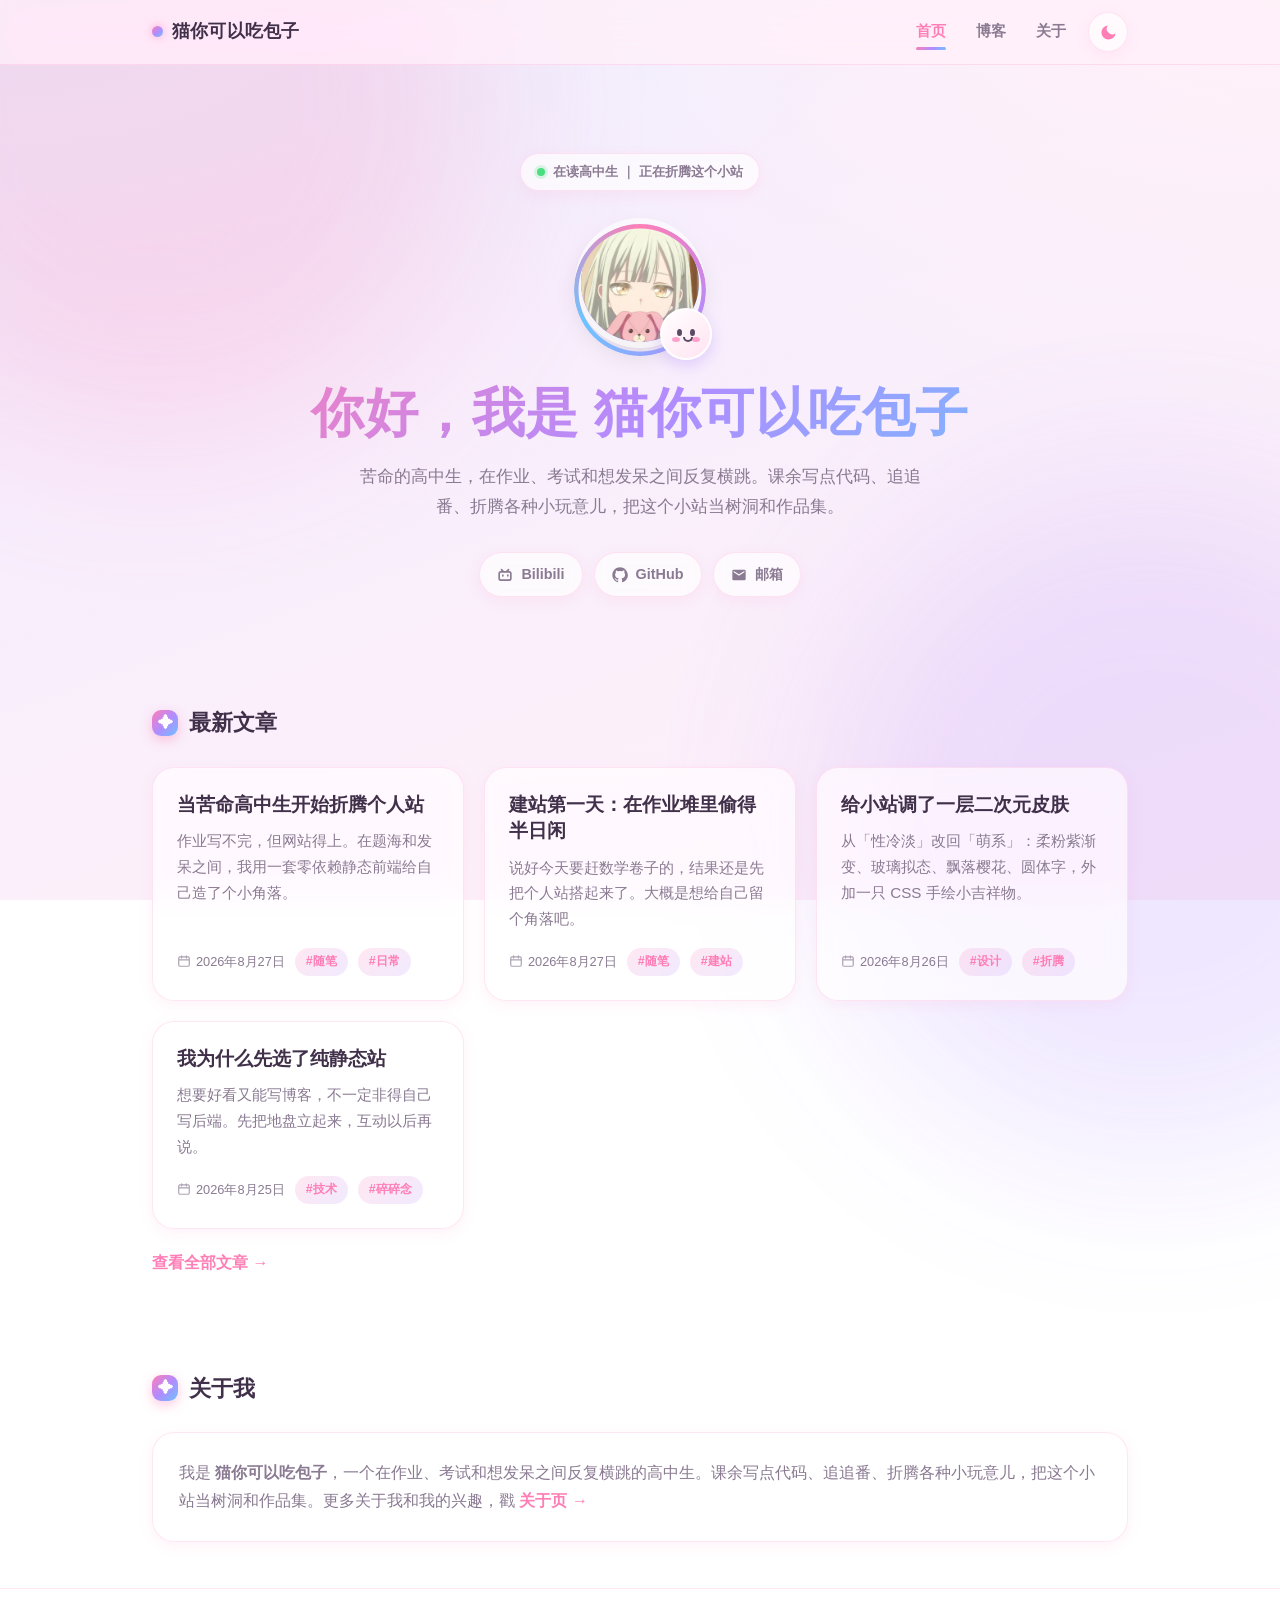
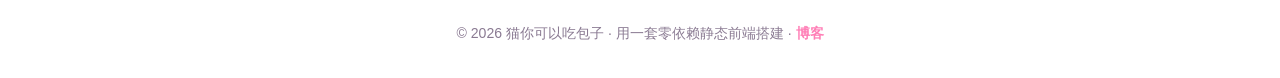
==== index.html @ c0be07af "init: 二次元个人主页与博客（零依赖静态站）" ====
<!DOCTYPE html>
<html lang="zh-CN" data-theme="light">
<head>
  <meta charset="UTF-8" />
  <meta name="viewport" content="width=device-width, initial-scale=1.0" />
  <script>document.documentElement.classList.add('js');</script>
  <title>猫你可以吃包子</title>
  <meta name="description" content="猫你可以吃包子的个人主页与博客——苦命高中生的二次元小角落。" />
  <link rel="icon" type="image/svg+xml" href="assets/img/favicon.svg" />
  <link rel="apple-touch-icon" href="assets/img/apple-touch-icon.png" />
  <meta property="og:title" content="猫你可以吃包子" />
  <meta property="og:description" content="苦命高中生的二次元小角落：写代码、追番、折腾各种小玩意儿。" />
  <meta property="og:type" content="website" />
  <meta property="og:image" content="assets/img/og-image.png" />
  <meta name="twitter:card" content="summary_large_image" />
  <meta name="twitter:title" content="猫你可以吃包子" />
  <meta name="twitter:description" content="苦命高中生的二次元小角落：写代码、追番、折腾各种小玩意儿。" />
  <meta name="twitter:image" content="assets/img/og-image.png" />
  <link rel="stylesheet" href="assets/css/style.css" />
</head>
<body>
  <div class="petals" id="petals" aria-hidden="true"></div>
  <div class="progress" id="progress"></div>
  <button class="to-top" id="toTop" aria-label="返回顶部"><svg viewBox="0 0 24 24" fill="none" stroke="currentColor" stroke-width="2.4" stroke-linecap="round" stroke-linejoin="round"><path d="M12 19V5M5 12l7-7 7 7"/></svg></button>
  <nav class="nav">
    <div class="container nav-inner">
      <a class="brand" href="index.html"><span class="dot"></span> 猫你可以吃包子</a>
      <div class="nav-links">
        <a href="index.html">首页</a>
        <a href="blog.html">博客</a>
        <a href="about.html">关于</a>
        <button class="theme-btn" aria-label="切换主题"><svg viewBox="0 0 24 24" fill="currentColor"><path d="M21 12.8A9 9 0 1 1 11.2 3 7 7 0 0 0 21 12.8z"/></svg></button>
      </div>
    </div>
  </nav>

  <header class="hero">
    <div class="container">
      <div class="status"><span class="live"></span> 在读高中生 ｜ 正在折腾这个小站</div>
      <div class="avatar-wrap">
        <div class="ring"></div>
        <div class="avatar"><img src="assets/img/avatar.png" alt="猫你可以吃包子" /></div>
        <div class="mascot" aria-hidden="true">
          <div class="mascot-face">
            <span class="eye l"></span><span class="eye r"></span>
            <span class="blush l"></span><span class="blush r"></span>
            <span class="mouth"></span>
          </div>
        </div>
      </div>
      <h1>你好，我是 猫你可以吃包子</h1>
      <p class="tagline">苦命的高中生，在作业、考试和想发呆之间反复横跳。课余写点代码、追追番、折腾各种小玩意儿，把这个小站当树洞和作品集。</p>
      <div class="socials">
        <a href="https://space.bilibili.com/1562954158?spm_id_from=333.1007.0.0" target="_blank" rel="noopener">
          <svg viewBox="0 0 24 24"><path d="M18.223 3.086a1.25 1.25 0 0 1 0 1.768L17.08 5.996h1.17A3.75 3.75 0 0 1 22 9.747v7.5a3.75 3.75 0 0 1-3.75 3.75H5.75A3.75 3.75 0 0 1 2 17.247v-7.5a3.75 3.75 0 0 1 3.75-3.75h1.166L5.775 4.854a1.25 1.25 0 1 1 1.767-1.768l2.652 2.652c.079.079.145.165.199.257h3.213c.054-.092.12-.178.199-.257l2.652-2.652a1.25 1.25 0 0 1 1.768 0zM18.25 8.497H5.75a1.25 1.25 0 0 0-1.247 1.157l-.003.094v7.5c0 .659.51 1.198 1.157 1.246l.093.004h12.5a1.25 1.25 0 0 0 1.247-1.157l.003-.093v-7.5c0-.69-.56-1.25-1.25-1.25zm-9.5 2.5c.69 0 1.25.56 1.25 1.25v1.25a1.25 1.25 0 1 1-2.5 0v-1.25c0-.69.56-1.25 1.25-1.25zm7.5 0c.69 0 1.25.56 1.25 1.25v1.25a1.25 1.25 0 1 1-2.5 0v-1.25c0-.69.56-1.25 1.25-1.25z"/></svg>
          Bilibili
        </a>
        <a href="https://github.com/mnkycbz" target="_blank" rel="noopener">
          <svg viewBox="0 0 24 24"><path d="M12 .5C5.7.5.5 5.7.5 12c0 5.1 3.3 9.4 7.9 10.9.6.1.8-.2.8-.5v-2c-3.2.7-3.9-1.4-3.9-1.4-.5-1.3-1.3-1.7-1.3-1.7-1.1-.7.1-.7.1-.7 1.2.1 1.8 1.2 1.8 1.2 1 1.8 2.7 1.3 3.4 1 .1-.8.4-1.3.7-1.6-2.6-.3-5.3-1.3-5.3-5.8 0-1.3.5-2.3 1.2-3.1-.1-.3-.5-1.5.1-3.1 0 0 1-.3 3.3 1.2a11.5 11.5 0 0 1 6 0C17.3 4.7 18.3 5 18.3 5c.6 1.6.2 2.8.1 3.1.8.8 1.2 1.8 1.2 3.1 0 4.5-2.7 5.5-5.3 5.8.4.4.8 1.1.8 2.2v3.3c0 .3.2.6.8.5 4.6-1.5 7.9-5.8 7.9-10.9C23.5 5.7 18.3.5 12 .5z"/></svg>
          GitHub
        </a>
        <a href="mailto:3948023189@qq.com">
          <svg viewBox="0 0 24 24"><path d="M20 4H4a2 2 0 0 0-2 2v12a2 2 0 0 0 2 2h16a2 2 0 0 0 2-2V6a2 2 0 0 0-2-2zm0 4-8 5-8-5V6l8 5 8-5z"/></svg>
          邮箱
        </a>
      </div>
    </div>
  </header>

  <main class="container">
    <section class="section">
      <h2 class="section-title">最新文章</h2>
      <div class="grid" id="post-list"></div>
      <p style="margin-top:20px"><a href="blog.html" style="color:var(--primary);font-weight:600">查看全部文章 →</a></p>
    </section>

    <section class="section">
      <h2 class="section-title">关于我</h2>
      <div class="card about reveal">
        <p>我是 <strong>猫你可以吃包子</strong>，一个在作业、考试和想发呆之间反复横跳的高中生。课余写点代码、追追番、折腾各种小玩意儿，把这个小站当树洞和作品集。更多关于我和我的兴趣，戳 <a href="about.html" style="color:var(--primary);font-weight:600">关于页 →</a></p>
      </div>
    </section>
  </main>

  <footer class="footer">
    <div class="container">
      © <span id="year"></span> 猫你可以吃包子 · 用一套零依赖静态前端搭建 · <a href="blog.html">博客</a>
    </div>
  </footer>

  <script>document.getElementById("year").textContent = new Date().getFullYear();</script>
  <script src="assets/js/posts.js"></script>
  <script src="assets/js/main.js"></script>
</body>
</html>
---- assets/css/style.css ----
/* ===========================================================
   Personal site — 二次元风 (anime/2D aesthetic)
   Soft pastel gradients, glassmorphism, sakura petals,
   bouncy micro-interactions, rounded font, kawaii mascot.
   Zero deps, no build step.
   =========================================================== */

:root {
  --primary: #ff7eb6;      /* sakura pink   */
  --primary-2: #b18cff;    /* lavender      */
  --primary-3: #6ec3ff;    /* sky blue      */
  --primary-rgb: 255, 126, 182;
  --radius: 22px;
  --radius-sm: 14px;
  --maxw: 1020px;
  --font: -apple-system, BlinkMacSystemFont, "Segoe UI", "PingFang SC",
    "Hiragino Sans GB", "Microsoft YaHei", "Noto Sans CJK SC", sans-serif;
  --font-round: "Yuanti SC", "Hiragino Maru Gothic ProN", "Quicksand",
    "PingFang SC", "PingFang SC", var(--font);
  --grad: linear-gradient(135deg, var(--primary), var(--primary-2) 52%, var(--primary-3));
  --ease-bounce: cubic-bezier(0.34, 1.56, 0.64, 1);
}

/* ---------- Light ---------- */
:root,
[data-theme="light"] {
  --bg-1: #fff1f8;
  --bg-2: #f3ecff;
  --bg-3: #eaf4ff;
  --surface: rgba(255, 255, 255, 0.66);
  --surface-2: rgba(255, 255, 255, 0.5);
  --text: #41304a;
  --text-soft: #8a7a92;
  --border: rgba(255, 140, 200, 0.22);
  --shadow-sm: 0 4px 14px rgba(255, 126, 182, 0.1);
  --shadow: 0 10px 34px rgba(177, 140, 255, 0.18), 0 2px 8px rgba(0, 0, 0, 0.04);
  --blob-1: rgba(255, 126, 182, 0.28);
  --blob-2: rgba(177, 140, 255, 0.26);
  --blob-3: rgba(110, 195, 255, 0.24);
}

/* ---------- Dark ---------- */
[data-theme="dark"] {
  --bg-1: #1b1226;
  --bg-2: #1a1430;
  --bg-3: #141a2e;
  --surface: rgba(45, 34, 62, 0.55);
  --surface-2: rgba(60, 46, 82, 0.5);
  --text: #f3e9f7;
  --text-soft: #b6a6c4;
  --border: rgba(255, 158, 199, 0.22);
  --shadow-sm: 0 4px 14px rgba(0, 0, 0, 0.35);
  --shadow: 0 12px 38px rgba(177, 140, 255, 0.22), 0 2px 10px rgba(0, 0, 0, 0.4);
  --blob-1: rgba(255, 126, 182, 0.22);
  --blob-2: rgba(177, 140, 255, 0.2);
  --blob-3: rgba(110, 195, 255, 0.18);
  --grad: linear-gradient(135deg, #ff9ec7, #c4a3ff 52%, #8fd0ff);
}

* { box-sizing: border-box; margin: 0; padding: 0; }

html { scroll-behavior: smooth; -webkit-text-size-adjust: 100%; text-size-adjust: 100%; }
img { max-width: 100%; height: auto; }

body {
  font-family: var(--font);
  background:
    radial-gradient(120% 80% at 0% 0%, var(--bg-3), transparent 55%),
    radial-gradient(120% 90% at 100% 0%, var(--bg-1), transparent 50%),
    linear-gradient(160deg, var(--bg-2), var(--bg-1));
  background-attachment: fixed;
  color: var(--text);
  line-height: 1.75;
  min-height: 100vh;
  -webkit-font-smoothing: antialiased;
  text-rendering: optimizeLegibility;
  transition: color 0.4s ease;
  position: relative;
  overflow-x: hidden;
}

::selection { background: rgba(var(--primary-rgb), 0.28); color: var(--text); }

/* soft floating colour blobs */
body::before,
body::after {
  content: "";
  position: fixed;
  width: 52vw; height: 52vw;
  border-radius: 50%;
  filter: blur(90px);
  opacity: 0.8;
  z-index: -2;
  pointer-events: none;
}
body::before { background: var(--blob-1); top: -18vw; left: -14vw; animation: float1 24s ease-in-out infinite; }
body::after { background: var(--blob-2); bottom: -20vw; right: -16vw; animation: float2 28s ease-in-out infinite; }
@keyframes float1 { 50% { transform: translate(6vw, 5vw); } }
@keyframes float2 { 50% { transform: translate(-5vw, -4vw); } }

a { color: inherit; text-decoration: none; }
.container { max-width: var(--maxw); margin: 0 auto; padding: 0 22px; }

/* ---------- Sakura petals ---------- */
.petals { position: fixed; inset: 0; overflow: hidden; pointer-events: none; z-index: -1; }
.petal {
  position: absolute; top: -8vh;
  width: 13px; height: 13px;
  background: linear-gradient(135deg, #ffd1e6, var(--primary));
  border-radius: 100% 0 100% 0;
  opacity: 0.85;
  animation: fall linear infinite;
  will-change: transform;
}
@keyframes fall {
  0%   { transform: translateY(-10vh) translateX(0) rotate(0deg); }
  50%  { transform: translateY(50vh) translateX(40px) rotate(180deg); }
  100% { transform: translateY(112vh) translateX(-20px) rotate(360deg); }
}

/* ---------- Nav ---------- */
.nav {
  position: sticky; top: 0; z-index: 50;
  backdrop-filter: saturate(180%) blur(16px);
  -webkit-backdrop-filter: saturate(180%) blur(16px);
  background: color-mix(in srgb, var(--bg-1) 70%, transparent);
  border-bottom: 1px solid var(--border);
}
.nav-inner { display: flex; align-items: center; justify-content: space-between; height: 64px; }
.brand {
  font-family: var(--font-round);
  font-weight: 800; font-size: 1.12rem; letter-spacing: 0.01em;
  display: flex; align-items: center; gap: 9px;
}
.brand .dot {
  width: 11px; height: 11px; border-radius: 50%; background: var(--grad);
  box-shadow: 0 0 10px rgba(var(--primary-rgb), 0.6);
}
.nav-links { display: flex; align-items: center; gap: 2px; }
.nav-links a {
  position: relative;
  padding: 8px 14px;
  color: var(--text-soft);
  font-weight: 600; font-size: 0.92rem;
  border-radius: 999px;
  transition: color 0.2s ease, background 0.2s ease;
}
.nav-links a:hover { color: var(--text); background: var(--surface-2); }
.nav-links a.active { color: var(--primary); }
.nav-links a.active::after {
  content: ""; position: absolute; left: 14px; right: 14px; bottom: 3px;
  height: 3px; border-radius: 3px; background: var(--grad);
}

.theme-btn {
  margin-left: 6px;
  width: 40px; height: 40px;
  border: 1px solid var(--border);
  border-radius: 50%;
  background: var(--surface);
  color: var(--primary);
  cursor: pointer;
  display: grid; place-items: center;
  box-shadow: var(--shadow-sm);
  transition: color 0.2s ease, background 0.2s ease, transform 0.4s var(--ease-bounce);
}
.theme-btn:hover { color: var(--primary-2); background: var(--surface-2); transform: rotate(20deg) scale(1.08); }
.theme-btn svg { width: 19px; height: 19px; }

/* ---------- Hero ---------- */
.hero { padding: 88px 0 60px; text-align: center; position: relative; }
.status {
  display: inline-flex; align-items: center; gap: 8px;
  padding: 6px 16px; margin-bottom: 26px;
  border: 1px solid var(--border); border-radius: 999px;
  background: var(--surface); backdrop-filter: blur(8px);
  box-shadow: var(--shadow-sm);
  font-size: 0.84rem; color: var(--text-soft); font-weight: 600;
}
.status .live {
  width: 8px; height: 8px; border-radius: 50%; background: #4ade80;
  box-shadow: 0 0 0 3px rgba(74, 222, 128, 0.2);
  animation: pulse 2s ease-in-out infinite;
}
@keyframes pulse { 50% { box-shadow: 0 0 0 6px rgba(74, 222, 128, 0.05); } }

.avatar-wrap { position: relative; width: 132px; height: 132px; margin: 0 auto 26px; }
.avatar {
  width: 118px; height: 118px; margin: 7px auto;
  border-radius: 50%;
  background: var(--grad);
  display: grid; place-items: center;
  font-family: var(--font-round);
  font-size: 2.6rem; font-weight: 800; color: #fff;
  box-shadow: 0 0 0 6px var(--surface), 0 12px 28px rgba(0, 0, 0, 0.12);
  animation: bob 5s ease-in-out infinite;
  overflow: hidden;
}
.avatar img { width: 100%; height: 100%; border-radius: 50%; object-fit: cover; display: block; }
@keyframes bob { 50% { transform: translateY(-8px); } }
.avatar-wrap .ring {
  position: absolute; inset: 0; border-radius: 50%;
  background: conic-gradient(from 0deg, var(--primary), var(--primary-2), var(--primary-3), var(--primary));
  -webkit-mask: radial-gradient(farthest-side, transparent calc(100% - 5px), #000 calc(100% - 4px));
  mask: radial-gradient(farthest-side, transparent calc(100% - 5px), #000 calc(100% - 4px));
  animation: spin 9s linear infinite;
}
@keyframes spin { to { transform: rotate(360deg); } }

/* kawaii mascot — replace with your own character image if you like */
.mascot {
  position: absolute; right: -6px; bottom: -4px;
  width: 52px; height: 52px;
  animation: bob 4s ease-in-out infinite;
}
.mascot-face {
  width: 100%; height: 100%; border-radius: 50%;
  background: linear-gradient(135deg, #fff, #ffe3f1);
  border: 2px solid rgba(255, 255, 255, 0.9);
  box-shadow: 0 6px 16px rgba(177, 140, 255, 0.35);
  position: relative;
}
.mascot-face .eye { position: absolute; top: 19px; width: 5px; height: 7px; border-radius: 50%; background: #5b4a63; }
.mascot-face .eye.l { left: 15px; } .mascot-face .eye.r { right: 15px; }
.mascot-face .blush { position: absolute; top: 27px; width: 8px; height: 5px; border-radius: 50%; background: rgba(255, 126, 182, 0.7); }
.mascot-face .blush.l { left: 10px; } .mascot-face .blush.r { right: 10px; }
.mascot-face .mouth { position: absolute; left: 21px; top: 27px; width: 10px; height: 5px; border: 2px solid #5b4a63; border-top: none; border-radius: 0 0 10px 10px; }

.hero h1 {
  font-family: var(--font-round);
  font-size: clamp(2.2rem, 5.5vw, 3.3rem);
  font-weight: 800; letter-spacing: 0.01em; line-height: 1.18;
  background: var(--grad);
  -webkit-background-clip: text; background-clip: text;
  -webkit-text-fill-color: transparent; color: transparent;
}
.hero .tagline {
  margin: 18px auto 0; max-width: 580px;
  color: var(--text-soft); font-size: 1.05rem; line-height: 1.8;
}
.socials { margin-top: 30px; display: flex; gap: 11px; justify-content: center; flex-wrap: wrap; }
.socials a {
  display: inline-flex; align-items: center; gap: 8px;
  padding: 9px 17px;
  border: 1px solid var(--border); border-radius: 999px;
  background: var(--surface); backdrop-filter: blur(8px);
  color: var(--text-soft); font-weight: 600; font-size: 0.9rem;
  box-shadow: var(--shadow-sm);
  transition: color 0.2s ease, border-color 0.2s ease, transform 0.35s var(--ease-bounce), box-shadow 0.2s ease;
}
.socials a:hover {
  color: var(--primary); border-color: rgba(255, 126, 182, 0.55);
  transform: translateY(-3px); box-shadow: 0 10px 24px rgba(255, 126, 182, 0.25);
}
.socials svg { width: 16px; height: 16px; fill: currentColor; }

/* ---------- Sections ---------- */
.section { padding: 46px 0; }
.section-title {
  font-family: var(--font-round);
  font-size: 1.4rem; font-weight: 800; margin-bottom: 24px;
  display: flex; align-items: center; gap: 11px;
}
.section-title::before {
  content: "✦"; color: #fff; font-size: 0.95rem;
  width: 26px; height: 26px; display: grid; place-items: center;
  border-radius: 9px; background: var(--grad);
  box-shadow: 0 4px 12px rgba(255, 126, 182, 0.4);
}

.card {
  background: var(--surface);
  backdrop-filter: blur(14px) saturate(160%);
  -webkit-backdrop-filter: blur(14px) saturate(160%);
  border: 1px solid var(--border);
  border-radius: var(--radius);
  padding: 26px;
  box-shadow: var(--shadow-sm);
}
.about p { color: var(--text-soft); }

/* about page extras */
.tags { display: flex; flex-wrap: wrap; gap: 9px; }
.now-list { list-style: none; display: flex; flex-direction: column; gap: 12px; }
.now-list li { display: flex; align-items: center; gap: 10px; color: var(--text-soft); }
.now-list li .live { flex-shrink: 0; }

/* ---------- Post grid ---------- */
.grid { display: grid; grid-template-columns: repeat(auto-fill, minmax(300px, 1fr)); gap: 20px; }
.post-card {
  background: var(--surface);
  backdrop-filter: blur(14px) saturate(160%);
  -webkit-backdrop-filter: blur(14px) saturate(160%);
  border: 1px solid var(--border);
  border-radius: var(--radius);
  padding: 24px;
  box-shadow: var(--shadow-sm);
  display: flex; flex-direction: column;
  cursor: pointer;
  transition: transform 0.35s var(--ease-bounce), box-shadow 0.35s ease, border-color 0.35s ease;
}
.post-card:hover {
  transform: translateY(-6px) scale(1.015);
  border-color: rgba(255, 126, 182, 0.55);
  box-shadow: 0 18px 42px rgba(177, 140, 255, 0.26);
}
.post-card h3 {
  font-family: var(--font-round);
  font-size: 1.18rem; font-weight: 700; line-height: 1.4; color: var(--text); margin-bottom: 10px;
}
.post-card .excerpt { color: var(--text-soft); font-size: 0.95rem; line-height: 1.7; flex: 1; }
.post-meta { margin-top: 16px; display: flex; align-items: center; gap: 10px; flex-wrap: wrap; font-size: 0.8rem; color: var(--text-soft); }
.tag {
  padding: 3px 11px; border-radius: 999px;
  background: linear-gradient(135deg, rgba(255, 126, 182, 0.18), rgba(177, 140, 255, 0.18));
  color: var(--primary); font-weight: 700; font-size: 0.78rem;
}

/* ---------- Post detail ---------- */
.post-detail { padding: 40px 0 72px; }
.post-detail h1 {
  font-family: var(--font-round);
  font-size: clamp(1.9rem, 4.2vw, 2.6rem); margin: 14px 0;
  background: var(--grad); -webkit-background-clip: text; background-clip: text; -webkit-text-fill-color: transparent; color: transparent;
}
.post-detail .post-meta { margin-bottom: 26px; }
.prose { font-size: 1.05rem; color: var(--text); }
.prose h2 { margin: 30px 0 12px; font-size: 1.35rem; font-family: var(--font-round); }
.prose p { margin: 14px 0; color: var(--text-soft); }
.prose code { background: var(--surface-2); padding: 2px 7px; border-radius: 6px; font-family: ui-monospace, "SF Mono", Menlo, monospace; font-size: 0.92em; color: var(--primary-2); }
.prose pre { background: var(--surface-2); padding: 16px; border-radius: var(--radius-sm); overflow-x: auto; margin: 16px 0; }
.prose pre code { background: none; padding: 0; color: var(--text); }
.prose ul { margin: 14px 0 14px 22px; color: var(--text-soft); }
.back-link { display: inline-block; margin-bottom: 10px; color: var(--primary); font-weight: 600; }

/* ---------- Footer ---------- */
.footer { border-top: 1px solid var(--border); padding: 32px 0; text-align: center; color: var(--text-soft); font-size: 0.88rem; }
.footer a { color: var(--primary); font-weight: 600; }

.empty { text-align: center; color: var(--text-soft); padding: 50px 0; }

/* ---------- Mobile ---------- */
@media (max-width: 600px) {
  body { background-attachment: scroll; }   /* iOS 上 fixed 背景会卡 */
  .container { padding: 0 16px; }

  .nav-inner { height: 56px; gap: 6px; }
  .brand {
    font-size: 1rem; gap: 7px; letter-spacing: -0.01em;
    white-space: nowrap; min-width: 0; overflow: hidden; text-overflow: ellipsis; flex-shrink: 1;
  }
  .brand .dot { width: 9px; height: 9px; flex-shrink: 0; }
  .nav-links { flex-shrink: 0; gap: 0; }
  .nav-links a { padding: 7px 9px; font-size: 0.82rem; }
  .theme-btn { width: 36px; height: 36px; margin-left: 4px; }
  .theme-btn svg { width: 17px; height: 17px; }

  .hero { padding: 54px 0 40px; }
  .hero h1 {
    font-size: clamp(1.7rem, 7vw, 2.4rem);
    padding: 0 2px; text-wrap: balance;
  }
  .hero .tagline { font-size: 1rem; margin-top: 14px; }
  .status { font-size: 0.78rem; padding: 5px 13px; margin-bottom: 22px; }
  .socials { gap: 9px; margin-top: 24px; }
  .socials a { padding: 8px 14px; font-size: 0.85rem; }

  .section { padding: 34px 0; }
  .section-title { font-size: 1.2rem; margin-bottom: 18px; gap: 9px; }
  .card { padding: 20px; }

  .grid { grid-template-columns: 1fr; gap: 16px; }
  .post-card { padding: 20px; }
  .post-card h3 { font-size: 1.1rem; }
  .mascot { right: 2px; }

  .post-detail { padding: 26px 0 56px; }
  .post-detail h1 { font-size: clamp(1.6rem, 6vw, 2rem); text-wrap: balance; }
  .prose { font-size: 1rem; overflow-wrap: break-word; word-break: break-word; }
  .prose p, .prose li { line-height: 1.85; }
  .prose pre { font-size: 0.85rem; }

  .footer { font-size: 0.82rem; padding: 26px 0; }
  .to-top { right: 16px; bottom: 16px; width: 42px; height: 42px; }
}

@media (max-width: 360px) {
  .brand { font-size: 0.9rem; }
  .nav-links a { padding: 6px 7px; font-size: 0.78rem; }
  .hero h1 { font-size: 1.6rem; }
}

/* 触屏设备：去掉点按后“粘住”的 hover 位移/旋转 */
@media (hover: none) {
  .post-card:hover { transform: none; box-shadow: var(--shadow-sm); }
  .socials a:hover { transform: none; }
  .theme-btn:hover { transform: none; color: var(--primary); }
}

/* ---------- Reading progress ---------- */
.progress {
  position: fixed; top: 0; left: 0; height: 3px; width: 0;
  background: var(--grad);
  box-shadow: 0 0 10px rgba(255, 126, 182, 0.6);
  z-index: 100; transition: width 0.1s linear;
}

/* ---------- Back to top ---------- */
.to-top {
  position: fixed; right: 22px; bottom: 22px; z-index: 60;
  width: 46px; height: 46px; border-radius: 50%;
  border: 1px solid var(--border);
  background: var(--surface); backdrop-filter: blur(10px);
  -webkit-backdrop-filter: blur(10px);
  color: var(--primary); cursor: pointer;
  display: grid; place-items: center;
  box-shadow: var(--shadow);
  opacity: 0; transform: translateY(16px) scale(0.9);
  pointer-events: none;
  transition: opacity 0.3s ease, transform 0.35s var(--ease-bounce), color 0.2s ease;
}
.to-top.show { opacity: 1; transform: none; pointer-events: auto; }
.to-top:hover { color: var(--primary-2); }
.to-top svg { width: 20px; height: 20px; }

/* ---------- Reveal on scroll ---------- */
/* 仅当 JS 可用（html.js）时才隐藏，关掉 JS 内容仍可见 */
.js .reveal { opacity: 0; transform: translateY(26px); transition: opacity 0.6s ease, transform 0.6s ease; }
.js .reveal.in { opacity: 1; transform: none; }

/* ---------- Reading time + TOC ---------- */
.prose h2 { scroll-margin-top: 84px; }
.read-time {
  margin-left: auto;
  padding-left: 10px;
  border-left: 1px solid var(--border);
  color: var(--text-soft);
  font-size: 0.78rem;
}
.toc {
  background: var(--surface);
  backdrop-filter: blur(14px) saturate(160%);
  -webkit-backdrop-filter: blur(14px) saturate(160%);
  border: 1px solid var(--border);
  border-radius: var(--radius);
  padding: 18px 20px;
  margin-bottom: 26px;
  box-shadow: var(--shadow-sm);
}
.toc-title {
  font-family: var(--font-round);
  font-weight: 800; font-size: 1rem; margin-bottom: 10px;
  color: var(--text);
}
.toc ul { list-style: none; display: flex; flex-direction: column; gap: 7px; }
.toc a { color: var(--text-soft); font-size: 0.92rem; font-weight: 600; transition: color 0.2s ease; }
.toc a:hover { color: var(--primary); }
.toc a::before { content: "✦ "; color: var(--primary); }

/* ---------- Keyboard focus (a11y) ---------- */
:focus-visible { outline: 2px solid var(--primary); outline-offset: 3px; border-radius: 6px; }
/* 装饰元素（头像光环/吉祥物）不可聚焦，屏蔽焦点环，避免误显粉色光晕 */
.avatar-wrap, .avatar-wrap * { outline: none; }

@media (prefers-reduced-motion: reduce) {
  .js .reveal { opacity: 1; transform: none; transition: none; }
  .progress, .to-top { display: none; }
}
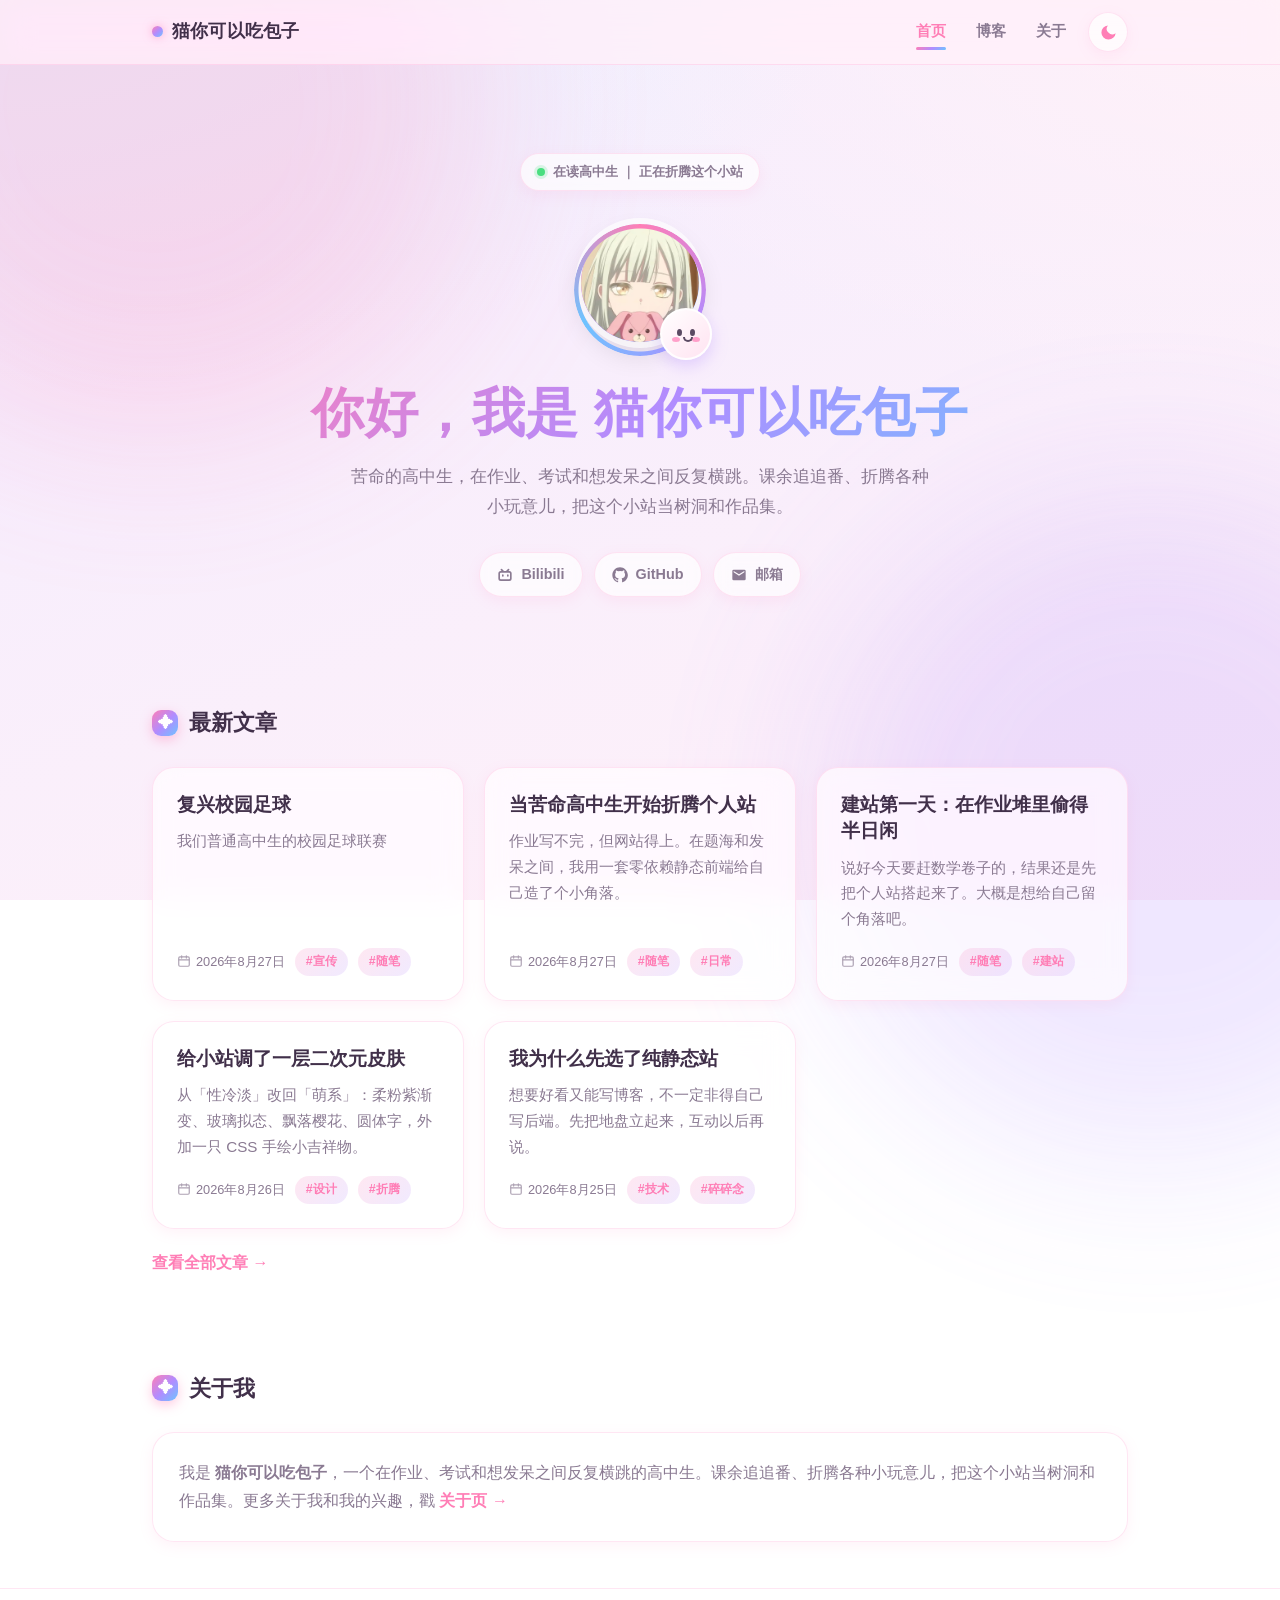
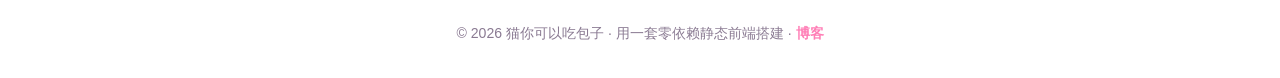
==== commit a99a7010: "Add files via upload" ====
--- a/index.html
+++ b/index.html
@@ -49,7 +49,7 @@
         </div>
       </div>
       <h1>你好，我是 猫你可以吃包子</h1>
-      <p class="tagline">苦命的高中生，在作业、考试和想发呆之间反复横跳。课余写点代码、追追番、折腾各种小玩意儿，把这个小站当树洞和作品集。</p>
+      <p class="tagline">苦命的高中生，在作业、考试和想发呆之间反复横跳。课余追追番、折腾各种小玩意儿，把这个小站当树洞和作品集。</p>
       <div class="socials">
         <a href="https://space.bilibili.com/1562954158?spm_id_from=333.1007.0.0" target="_blank" rel="noopener">
           <svg viewBox="0 0 24 24"><path d="M18.223 3.086a1.25 1.25 0 0 1 0 1.768L17.08 5.996h1.17A3.75 3.75 0 0 1 22 9.747v7.5a3.75 3.75 0 0 1-3.75 3.75H5.75A3.75 3.75 0 0 1 2 17.247v-7.5a3.75 3.75 0 0 1 3.75-3.75h1.166L5.775 4.854a1.25 1.25 0 1 1 1.767-1.768l2.652 2.652c.079.079.145.165.199.257h3.213c.054-.092.12-.178.199-.257l2.652-2.652a1.25 1.25 0 0 1 1.768 0zM18.25 8.497H5.75a1.25 1.25 0 0 0-1.247 1.157l-.003.094v7.5c0 .659.51 1.198 1.157 1.246l.093.004h12.5a1.25 1.25 0 0 0 1.247-1.157l.003-.093v-7.5c0-.69-.56-1.25-1.25-1.25zm-9.5 2.5c.69 0 1.25.56 1.25 1.25v1.25a1.25 1.25 0 1 1-2.5 0v-1.25c0-.69.56-1.25 1.25-1.25zm7.5 0c.69 0 1.25.56 1.25 1.25v1.25a1.25 1.25 0 1 1-2.5 0v-1.25c0-.69.56-1.25 1.25-1.25z"/></svg>
@@ -77,7 +77,7 @@
     <section class="section">
       <h2 class="section-title">关于我</h2>
       <div class="card about reveal">
-        <p>我是 <strong>猫你可以吃包子</strong>，一个在作业、考试和想发呆之间反复横跳的高中生。课余写点代码、追追番、折腾各种小玩意儿，把这个小站当树洞和作品集。更多关于我和我的兴趣，戳 <a href="about.html" style="color:var(--primary);font-weight:600">关于页 →</a></p>
+        <p>我是 <strong>猫你可以吃包子</strong>，一个在作业、考试和想发呆之间反复横跳的高中生。课余追追番、折腾各种小玩意儿，把这个小站当树洞和作品集。更多关于我和我的兴趣，戳 <a href="about.html" style="color:var(--primary);font-weight:600">关于页 →</a></p>
       </div>
     </section>
   </main>
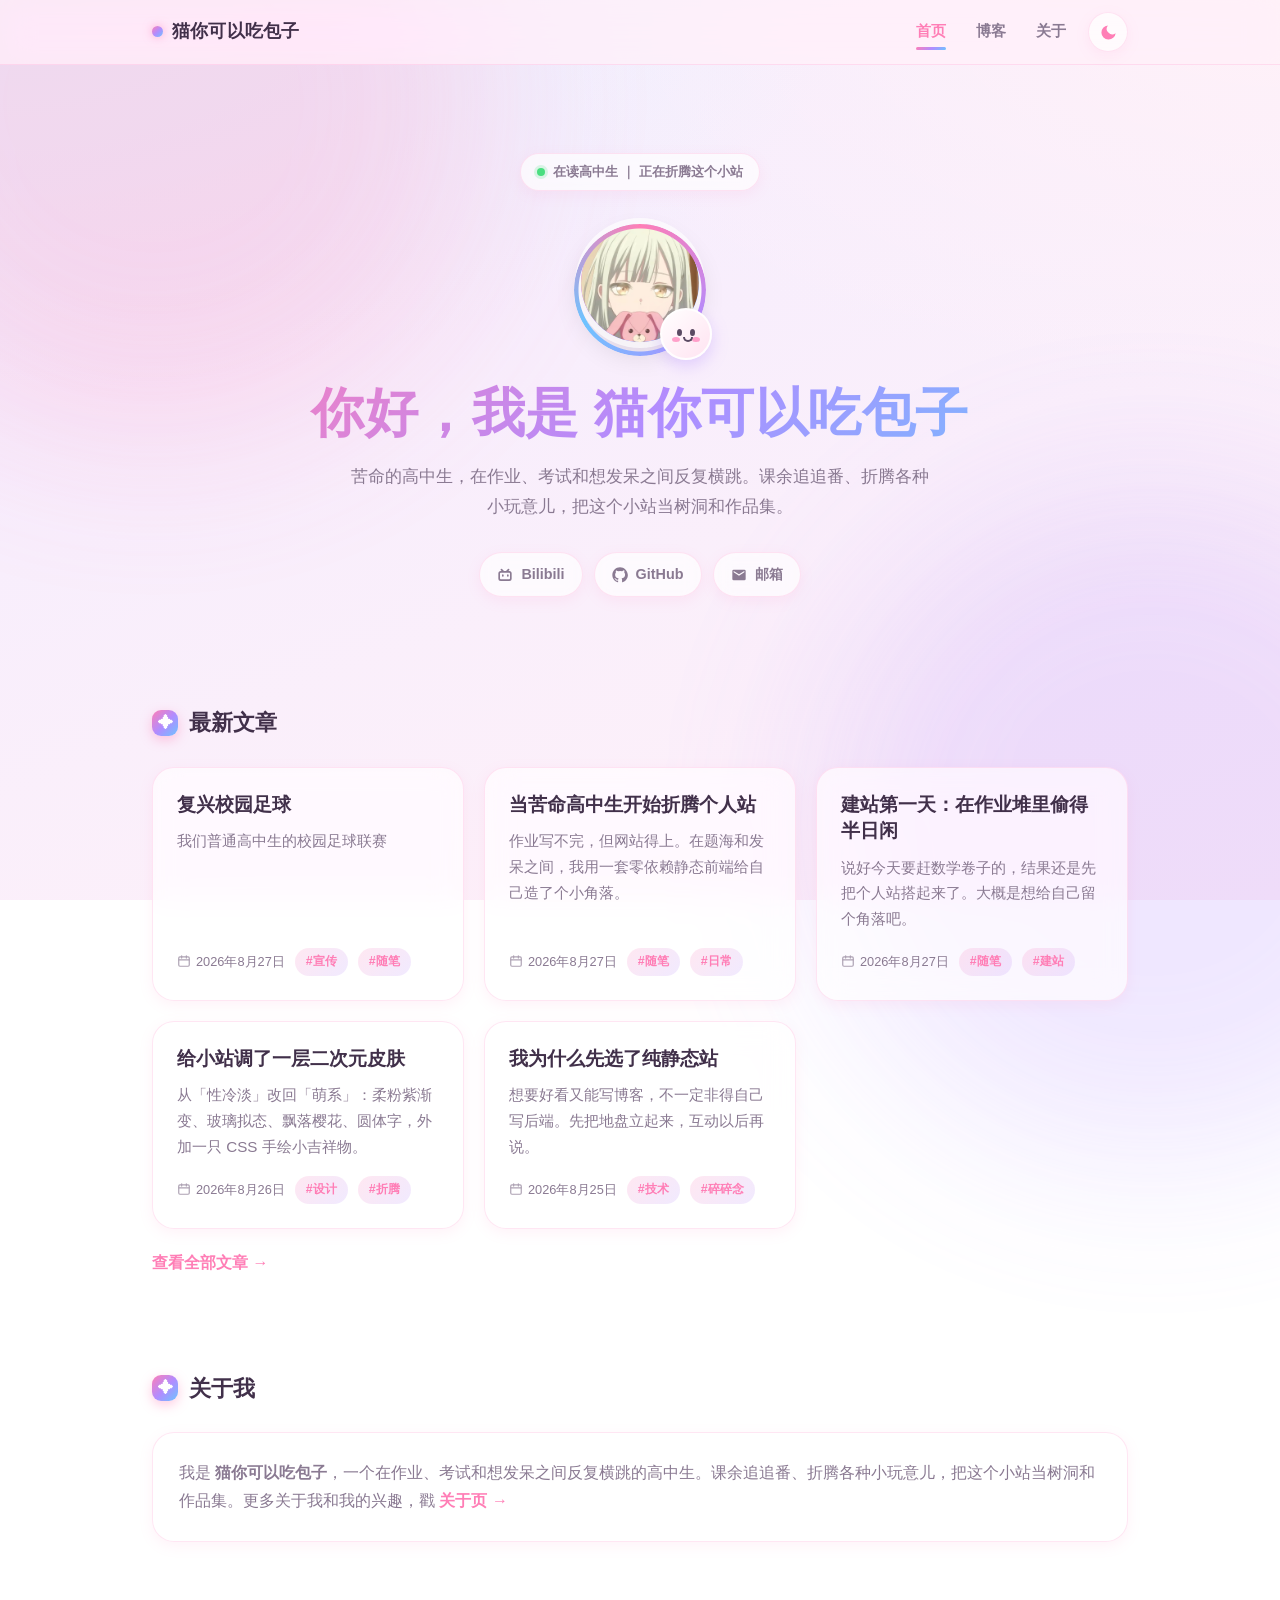
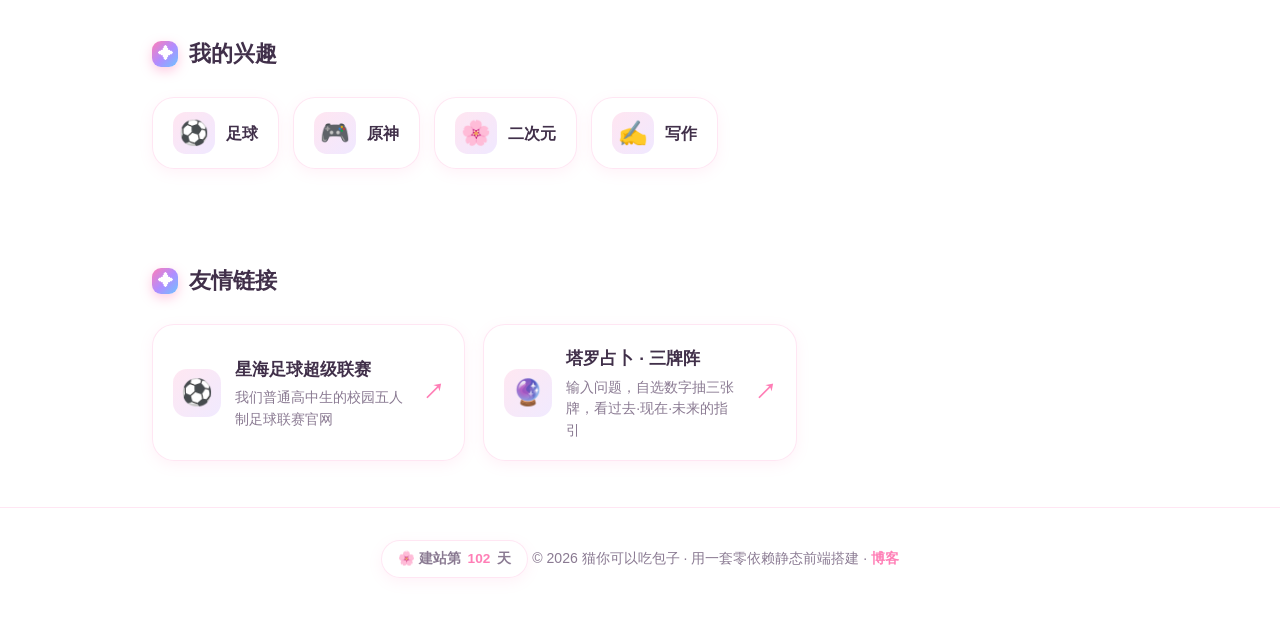
==== commit 3a3ac5ea: "Add files via upload" ====
--- a/index.html
+++ b/index.html
@@ -80,15 +80,56 @@
         <p>我是 <strong>猫你可以吃包子</strong>，一个在作业、考试和想发呆之间反复横跳的高中生。课余追追番、折腾各种小玩意儿，把这个小站当树洞和作品集。更多关于我和我的兴趣，戳 <a href="about.html" style="color:var(--primary);font-weight:600">关于页 →</a></p>
       </div>
     </section>
+
+    <section class="section">
+      <h2 class="section-title">我的兴趣</h2>
+      <div class="interests reveal">
+        <div class="interest"><span class="interest-emoji">⚽</span><span class="interest-name">足球</span></div>
+        <div class="interest"><span class="interest-emoji">🎮</span><span class="interest-name">原神</span></div>
+        <div class="interest"><span class="interest-emoji">🌸</span><span class="interest-name">二次元</span></div>
+        <div class="interest"><span class="interest-emoji">✍️</span><span class="interest-name">写作</span></div>
+      </div>
+    </section>
+
+    <section class="section">
+      <h2 class="section-title">友情链接</h2>
+      <div class="links">
+        <a class="link-card reveal" href="https://xfsl-league.pages.dev" target="_blank" rel="noopener">
+          <div class="link-icon">⚽</div>
+          <div class="link-body">
+            <h3>星海足球超级联赛</h3>
+            <p>我们普通高中生的校园五人制足球联赛官网</p>
+          </div>
+          <span class="link-go" aria-hidden="true">↗</span>
+        </a>
+        <a class="link-card reveal" href="https://de34304d615e48baa82f3e20e496a68d.app.workbuddy.link" target="_blank" rel="noopener">
+          <div class="link-icon">🔮</div>
+          <div class="link-body">
+            <h3>塔罗占卜 · 三牌阵</h3>
+            <p>输入问题，自选数字抽三张牌，看过去·现在·未来的指引</p>
+          </div>
+          <span class="link-go" aria-hidden="true">↗</span>
+        </a>
+      </div>
+    </section>
   </main>
 
   <footer class="footer">
     <div class="container">
+      <div class="site-badge" id="siteBadge">🌸 建站第 <b>1</b> 天</div>
       © <span id="year"></span> 猫你可以吃包子 · 用一套零依赖静态前端搭建 · <a href="blog.html">博客</a>
     </div>
   </footer>
 
-  <script>document.getElementById("year").textContent = new Date().getFullYear();</script>
+  <script>
+    document.getElementById("year").textContent = new Date().getFullYear();
+    (function () {
+      var build = new Date(2026, 7, 27); // 建站日 2026-08-27；想改年份/月份/日期改这里即可
+      var days = Math.floor((Date.now() - build.getTime()) / 86400000) + 1;
+      var el = document.getElementById("siteBadge");
+      if (el) el.innerHTML = "🌸 建站第 <b>" + days + "</b> 天";
+    })();
+  </script>
   <script src="assets/js/posts.js"></script>
   <script src="assets/js/main.js"></script>
 </body>
--- a/assets/css/style.css
+++ b/assets/css/style.css
@@ -285,6 +285,64 @@
 .now-list li { display: flex; align-items: center; gap: 10px; color: var(--text-soft); }
 .now-list li .live { flex-shrink: 0; }
 
+/* ---------- Interests wall ---------- */
+.interests { display: flex; flex-wrap: wrap; gap: 14px; }
+.interest {
+  display: inline-flex; align-items: center; gap: 11px;
+  padding: 14px 20px;
+  background: var(--surface);
+  backdrop-filter: blur(14px) saturate(160%);
+  -webkit-backdrop-filter: blur(14px) saturate(160%);
+  border: 1px solid var(--border);
+  border-radius: var(--radius);
+  box-shadow: var(--shadow-sm);
+  transition: transform .35s var(--ease-bounce), box-shadow .35s ease, border-color .35s ease;
+}
+.interest:hover {
+  transform: translateY(-4px) scale(1.03);
+  border-color: rgba(255, 126, 182, 0.55);
+  box-shadow: 0 16px 38px rgba(177, 140, 255, 0.26);
+}
+.interest-emoji {
+  width: 42px; height: 42px; flex-shrink: 0;
+  display: grid; place-items: center;
+  font-size: 1.5rem;
+  border-radius: 13px;
+  background: linear-gradient(135deg, rgba(255, 126, 182, 0.2), rgba(177, 140, 255, 0.2));
+}
+.interest-name { font-family: var(--font-round); font-weight: 700; font-size: 1.02rem; color: var(--text); }
+
+/* ---------- Friend links ---------- */
+.links { display: grid; grid-template-columns: repeat(auto-fill, minmax(280px, 1fr)); gap: 18px; }
+.link-card {
+  display: flex; align-items: center; gap: 14px;
+  padding: 18px 20px;
+  background: var(--surface);
+  backdrop-filter: blur(14px) saturate(160%);
+  -webkit-backdrop-filter: blur(14px) saturate(160%);
+  border: 1px solid var(--border);
+  border-radius: var(--radius);
+  box-shadow: var(--shadow-sm);
+  color: inherit; text-decoration: none;
+  transition: transform .35s var(--ease-bounce), box-shadow .35s ease, border-color .35s ease;
+}
+.link-card:hover {
+  transform: translateY(-5px);
+  border-color: rgba(255, 126, 182, 0.55);
+  box-shadow: 0 18px 42px rgba(177, 140, 255, 0.26);
+}
+.link-icon {
+  width: 48px; height: 48px; flex-shrink: 0;
+  display: grid; place-items: center;
+  font-size: 1.6rem; border-radius: 14px;
+  background: linear-gradient(135deg, rgba(255, 126, 182, 0.18), rgba(177, 140, 255, 0.18));
+}
+.link-body { flex: 1; min-width: 0; }
+.link-body h3 { font-family: var(--font-round); font-size: 1.08rem; font-weight: 700; color: var(--text); margin-bottom: 3px; }
+.link-body p { color: var(--text-soft); font-size: 0.88rem; line-height: 1.55; }
+.link-go { color: var(--primary); font-size: 1.3rem; font-weight: 700; flex-shrink: 0; transition: transform .35s var(--ease-bounce); }
+.link-card:hover .link-go { transform: translate(3px, -3px); }
+
 /* ---------- Post grid ---------- */
 .grid { display: grid; grid-template-columns: repeat(auto-fill, minmax(300px, 1fr)); gap: 20px; }
 .post-card {
@@ -336,6 +394,17 @@
 /* ---------- Footer ---------- */
 .footer { border-top: 1px solid var(--border); padding: 32px 0; text-align: center; color: var(--text-soft); font-size: 0.88rem; }
 .footer a { color: var(--primary); font-weight: 600; }
+
+.site-badge {
+  display: inline-flex; align-items: center; gap: 7px;
+  padding: 6px 16px; margin-bottom: 14px;
+  border: 1px solid var(--border); border-radius: 999px;
+  background: var(--surface); backdrop-filter: blur(8px);
+  -webkit-backdrop-filter: blur(8px);
+  box-shadow: var(--shadow-sm);
+  font-size: 0.85rem; font-weight: 600; color: var(--text-soft);
+}
+.site-badge b { color: var(--primary); font-weight: 800; }
 
 .empty { text-align: center; color: var(--text-soft); padding: 50px 0; }
 
@@ -368,6 +437,11 @@
   .section { padding: 34px 0; }
   .section-title { font-size: 1.2rem; margin-bottom: 18px; gap: 9px; }
   .card { padding: 20px; }
+  .interest { padding: 12px 16px; }
+  .interest-emoji { width: 38px; height: 38px; font-size: 1.3rem; }
+  .link-card { padding: 15px 16px; }
+  .link-icon { width: 42px; height: 42px; font-size: 1.4rem; }
+  .site-badge { font-size: 0.8rem; padding: 5px 14px; }
 
   .grid { grid-template-columns: 1fr; gap: 16px; }
   .post-card { padding: 20px; }
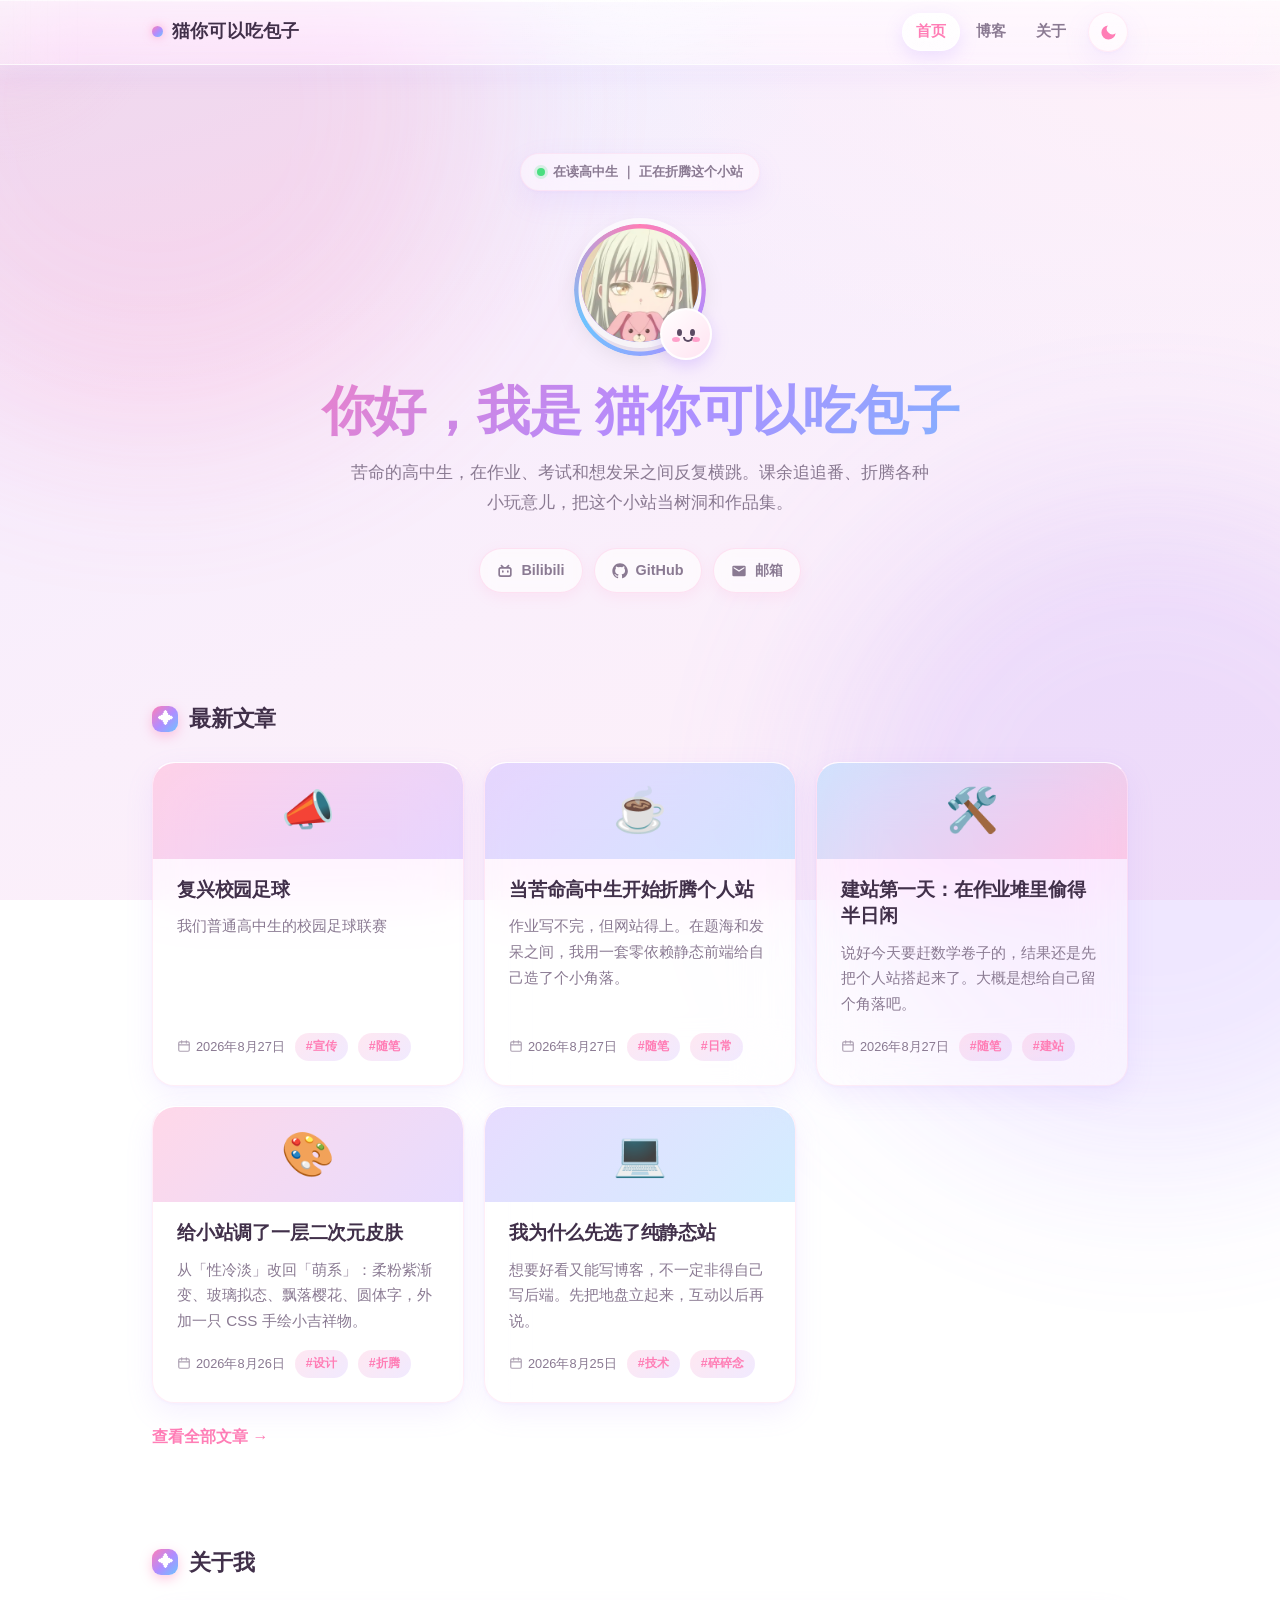
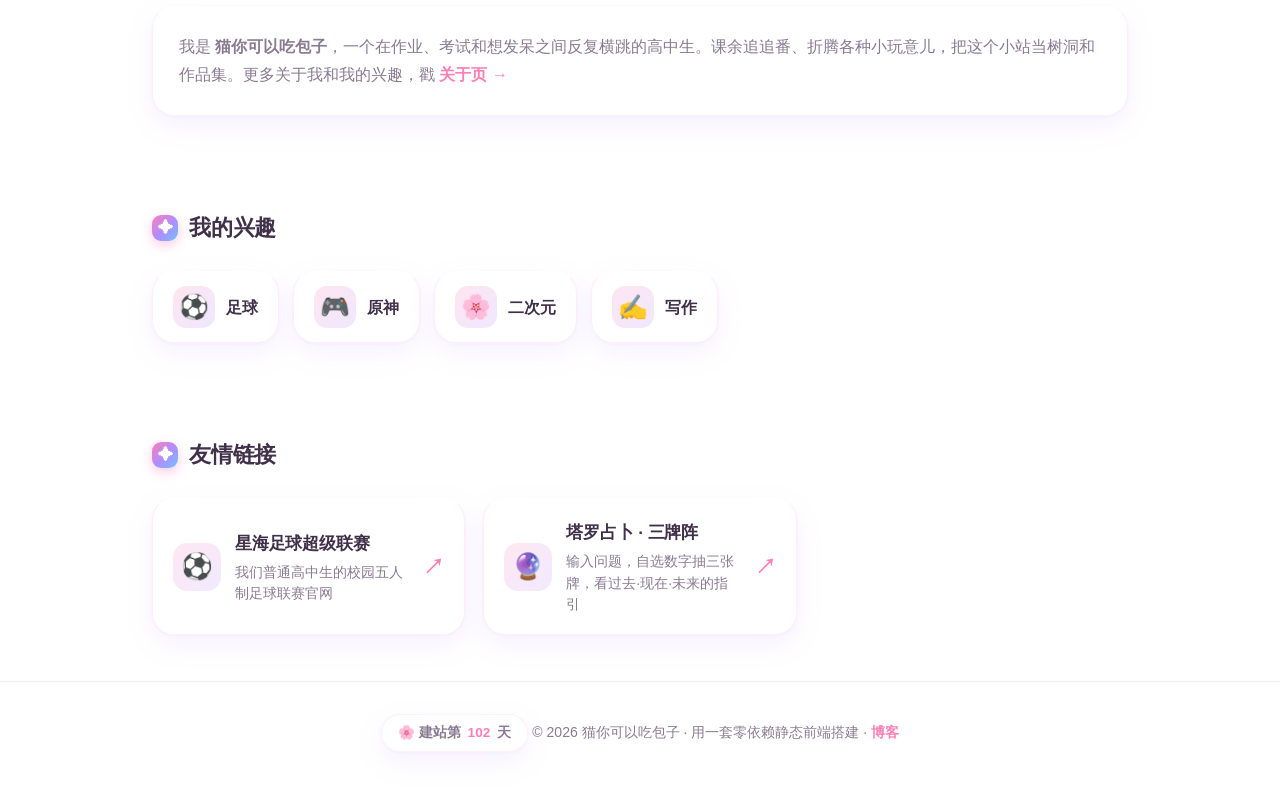
==== commit 3d2b3ccb: "Add files via upload" ====
--- a/index.html
+++ b/index.html
@@ -19,16 +19,20 @@
   <link rel="stylesheet" href="assets/css/style.css" />
 </head>
 <body>
+  <div class="cursor-ring" id="cursorRing" aria-hidden="true"></div>
+  <div class="glow-follow" id="glowFollow" aria-hidden="true"></div>
   <div class="petals" id="petals" aria-hidden="true"></div>
   <div class="progress" id="progress"></div>
   <button class="to-top" id="toTop" aria-label="返回顶部"><svg viewBox="0 0 24 24" fill="none" stroke="currentColor" stroke-width="2.4" stroke-linecap="round" stroke-linejoin="round"><path d="M12 19V5M5 12l7-7 7 7"/></svg></button>
   <nav class="nav">
+    <div class="nav-glass" aria-hidden="true"></div>
     <div class="container nav-inner">
       <a class="brand" href="index.html"><span class="dot"></span> 猫你可以吃包子</a>
       <div class="nav-links">
-        <a href="index.html">首页</a>
-        <a href="blog.html">博客</a>
-        <a href="about.html">关于</a>
+        <div class="nav-pill" aria-hidden="true"></div>
+        <a href="index.html" data-nav>首页</a>
+        <a href="blog.html" data-nav>博客</a>
+        <a href="about.html" data-nav>关于</a>
         <button class="theme-btn" aria-label="切换主题"><svg viewBox="0 0 24 24" fill="currentColor"><path d="M21 12.8A9 9 0 1 1 11.2 3 7 7 0 0 0 21 12.8z"/></svg></button>
       </div>
     </div>
--- a/assets/css/style.css
+++ b/assets/css/style.css
@@ -374,6 +374,44 @@
   color: var(--primary); font-weight: 700; font-size: 0.78rem;
 }
 
+/* 文章卡封面：emoji + 渐变（按索引轮换三色，视觉更丰富） */
+.post-card { overflow: hidden; }
+.post-cover {
+  margin: -24px -24px 18px; padding: 26px 0;
+  border-radius: var(--radius) var(--radius) 0 0;
+  display: grid; place-items: center;
+  font-size: 2.7rem; line-height: 1;
+}
+.post-cover.g0 { background: linear-gradient(135deg, rgba(255, 126, 182, 0.3), rgba(177, 140, 255, 0.3)); }
+.post-cover.g1 { background: linear-gradient(135deg, rgba(177, 140, 255, 0.3), rgba(110, 195, 255, 0.3)); }
+.post-cover.g2 { background: linear-gradient(135deg, rgba(110, 195, 255, 0.3), rgba(255, 126, 182, 0.3)); }
+
+/* 博客工具条：搜索 + 标签筛选 */
+.blog-tools { display: flex; flex-wrap: wrap; gap: 14px; align-items: center; justify-content: space-between; margin-bottom: 26px; }
+.search-box {
+  display: flex; align-items: center; gap: 9px;
+  padding: 10px 17px;
+  border: 1px solid var(--border); border-radius: 999px;
+  background: var(--surface); backdrop-filter: blur(10px); -webkit-backdrop-filter: blur(10px);
+  box-shadow: var(--shadow-sm); color: var(--text-soft);
+  flex: 1 1 240px; max-width: 340px;
+  transition: border-color .25s ease, box-shadow .25s ease;
+}
+.search-box:focus-within { border-color: rgba(255, 126, 182, 0.55); box-shadow: 0 10px 24px rgba(255, 126, 182, 0.2); }
+.search-box svg { flex-shrink: 0; opacity: .75; }
+.search-box input { border: 0; outline: 0; background: transparent; color: var(--text); font: inherit; font-size: 0.92rem; width: 100%; }
+.search-box input::placeholder { color: var(--text-soft); }
+.filters { display: flex; flex-wrap: wrap; gap: 9px; }
+.filter {
+  padding: 8px 16px; border: 1px solid var(--border); border-radius: 999px;
+  background: var(--surface); color: var(--text-soft);
+  font: inherit; font-size: 0.85rem; font-weight: 700; cursor: pointer;
+  box-shadow: var(--shadow-sm);
+  transition: color .2s ease, transform .3s var(--ease-bounce), box-shadow .25s ease, border-color .25s ease;
+}
+.filter:hover { color: var(--primary); border-color: rgba(255, 126, 182, 0.5); transform: translateY(-2px); }
+.filter.active { background: var(--grad); color: #fff; border-color: transparent; box-shadow: 0 8px 20px rgba(255, 126, 182, 0.32); }
+
 /* ---------- Post detail ---------- */
 .post-detail { padding: 40px 0 72px; }
 .post-detail h1 {
@@ -442,10 +480,13 @@
   .link-card { padding: 15px 16px; }
   .link-icon { width: 42px; height: 42px; font-size: 1.4rem; }
   .site-badge { font-size: 0.8rem; padding: 5px 14px; }
+  .blog-tools { flex-direction: column; align-items: stretch; gap: 12px; }
+  .search-box { max-width: none; }
 
   .grid { grid-template-columns: 1fr; gap: 16px; }
   .post-card { padding: 20px; }
   .post-card h3 { font-size: 1.1rem; }
+  .post-cover { margin: -20px -20px 16px; padding: 22px 0; font-size: 2.3rem; }
   .mascot { right: 2px; }
 
   .post-detail { padding: 26px 0 56px; }
@@ -540,3 +581,249 @@
   .js .reveal { opacity: 1; transform: none; transition: none; }
   .progress, .to-top { display: none; }
 }
+
+/* ============================================================
+   v2.0 液态玻璃 + emil 动效 + Apple 材质（覆盖层，追加在末尾）
+   - 自定义缓动曲线 / 材质变量
+   - iOS26 液态玻璃导航（常驻磨砂 + 高光边 + 内部光 + 选中胶囊悬停跟随）
+   - 全局光斑跟随鼠标 + 鼠标光圈
+   - 卡片/按钮 hover 光扫 / 按压反馈 / 入场 materialize+stagger
+   ============================================================ */
+:root {
+  --ease-out: cubic-bezier(0.23, 1, 0.32, 1);
+  --ease-in-out: cubic-bezier(0.77, 0, 0.175, 1);
+  --ease-spring: cubic-bezier(0.32, 0.72, 0, 1);
+  --ease-press: cubic-bezier(0.05, 0.7, 0.1, 1);
+  --glass: rgba(255, 255, 255, 0.42);
+  --glass-strong: rgba(255, 255, 255, 0.6);
+  --edge-light: rgba(255, 255, 255, 0.72);
+  --border-soft: rgba(255, 140, 200, 0.14);
+  --shadow-soft: 0 1px 3px rgba(177, 140, 255, 0.08), 0 10px 28px rgba(177, 140, 255, 0.12);
+  --shadow-hover: 0 3px 8px rgba(255, 126, 182, 0.10), 0 20px 44px rgba(177, 140, 255, 0.20);
+}
+[data-theme="dark"] {
+  --glass: rgba(45, 34, 62, 0.4); --glass-strong: rgba(60, 46, 82, 0.6);
+  --edge-light: rgba(255, 255, 255, 0.08);
+  --border-soft: rgba(255, 158, 199, 0.16);
+  --shadow-soft: 0 1px 3px rgba(0, 0, 0, 0.3), 0 10px 28px rgba(0, 0, 0, 0.35);
+  --shadow-hover: 0 3px 8px rgba(0, 0, 0, 0.35), 0 20px 44px rgba(177, 140, 255, 0.18);
+}
+
+/* ---------- 导航：iOS26 液态玻璃（材质常驻） ---------- */
+.nav {
+  background: linear-gradient(180deg, rgba(255, 255, 255, 0.62), rgba(255, 255, 255, 0.34));
+  backdrop-filter: blur(34px) saturate(190%);
+  -webkit-backdrop-filter: blur(34px) saturate(190%);
+  border-bottom: 1.5px solid rgba(255, 255, 255, 0.55);
+  box-shadow: inset 0 1px 0 rgba(255, 255, 255, 0.65), 0 10px 28px rgba(177, 140, 255, 0.10);
+}
+[data-theme="dark"] .nav {
+  background: linear-gradient(180deg, rgba(45, 34, 62, 0.55), rgba(45, 34, 62, 0.38));
+  border-bottom: 1.5px solid rgba(255, 255, 255, 0.14);
+  box-shadow: inset 0 1px 0 rgba(255, 255, 255, 0.12), 0 10px 28px rgba(0, 0, 0, 0.35);
+}
+/* 顶部高光边（常驻） */
+.nav::before {
+  content: ""; position: absolute; left: 0; right: 0; top: 0; height: 1.5px;
+  background: linear-gradient(90deg, transparent, rgba(255, 255, 255, 1), transparent);
+}
+[data-theme="dark"] .nav::before { background: linear-gradient(90deg, transparent, rgba(255, 255, 255, 0.25), transparent); }
+/* 底部折射边（内容滚过时增强） */
+.nav::after {
+  content: ""; position: absolute; left: 0; right: 0; bottom: -16px; height: 16px;
+  background: linear-gradient(to bottom, rgba(255, 255, 255, 0.30), transparent);
+  opacity: 0.6; transition: opacity 300ms var(--ease-out); pointer-events: none;
+}
+[data-theme="dark"] .nav::after { background: linear-gradient(to bottom, rgba(60, 46, 82, 0.5), transparent); }
+.nav.scrolled::after { opacity: 1; }
+/* 玻璃内部光线：持续流动 + 折射光斑跟随鼠标 */
+.nav-glass { position: absolute; inset: 0; overflow: hidden; pointer-events: none; }
+.nav-glass::before {
+  content: ""; position: absolute; top: -30%; bottom: -30%; left: 0; width: 58%;
+  background: linear-gradient(90deg, transparent, rgba(255, 255, 255, 0.6), transparent);
+  filter: blur(8px);
+  transform: translateX(-90%);
+  will-change: transform;
+  animation: navShimmer 6s linear infinite;
+  opacity: 1;
+}
+[data-theme="dark"] .nav-glass::before { background: linear-gradient(90deg, transparent, rgba(255, 255, 255, 0.18), transparent); }
+@keyframes navShimmer {
+  0% { transform: translateX(-90%); }
+  100% { transform: translateX(340%); }
+}
+.nav-glass::after {
+  content: ""; position: absolute; inset: 0;
+  background: radial-gradient(170px circle at var(--shine-x, 50%) 50%, rgba(255, 255, 255, 0.45), transparent 70%);
+  opacity: 0.5; transition: opacity 300ms var(--ease-out);
+}
+[data-theme="dark"] .nav-glass::after { background: radial-gradient(170px circle at var(--shine-x, 50%) 50%, rgba(255, 255, 255, 0.14), transparent 70%); }
+@media (hover: hover) and (pointer: fine) { .nav:hover .nav-glass::after { opacity: 0.75; } }
+
+/* ---------- 导航选项：液态玻璃胶囊（悬停自动跟随） ---------- */
+.nav-links { position: relative; }
+.nav-links a { position: relative; z-index: 1; transition: color 220ms var(--ease-out); }
+.nav-links a:hover { color: var(--text); background: none; }
+.nav-links a.active { color: var(--primary); font-weight: 700; }
+.nav-links a.active::after { display: none; }
+.nav-pill {
+  position: absolute; top: 2px; bottom: 2px; left: 0; width: 40px;
+  border-radius: 999px;
+  background: linear-gradient(180deg, rgba(255, 255, 255, 0.9), rgba(255, 255, 255, 0.62));
+  backdrop-filter: blur(18px) saturate(190%);
+  -webkit-backdrop-filter: blur(18px) saturate(190%);
+  border: 1px solid rgba(255, 255, 255, 0.85);
+  box-shadow: inset 0 1px 0 rgba(255, 255, 255, 1), 0 6px 18px rgba(177, 140, 255, 0.22);
+  transition: transform 340ms var(--ease-spring), width 340ms var(--ease-spring);
+  pointer-events: none; z-index: 0;
+}
+[data-theme="dark"] .nav-pill {
+  background: linear-gradient(180deg, rgba(90, 74, 120, 0.9), rgba(70, 56, 96, 0.65));
+  border: 1px solid rgba(255, 255, 255, 0.16);
+  box-shadow: inset 0 1px 0 rgba(255, 255, 255, 0.18), 0 6px 18px rgba(0, 0, 0, 0.4);
+}
+.nav-pill::before {
+  content: ""; position: absolute; left: 6px; right: 6px; top: 0; height: 1px;
+  background: linear-gradient(90deg, transparent, rgba(255, 255, 255, 1), transparent);
+  border-radius: 999px;
+}
+.nav-pill::after {
+  content: ""; position: absolute; inset: 0;
+  background: radial-gradient(80px circle at 30% 30%, rgba(255, 255, 255, 0.5), transparent 70%);
+  border-radius: 999px; opacity: 0.6;
+}
+[data-theme="dark"] .nav-pill::before { background: linear-gradient(90deg, transparent, rgba(255, 255, 255, 0.35), transparent); }
+[data-theme="dark"] .nav-pill::after { background: radial-gradient(80px circle at 30% 30%, rgba(255, 255, 255, 0.12), transparent 70%); }
+
+/* ---------- 材质层：更玻璃（覆盖原卡片） ---------- */
+.card, .post-card, .link-card, .interest {
+  background: var(--glass);
+  backdrop-filter: blur(28px) saturate(200%);
+  -webkit-backdrop-filter: blur(28px) saturate(200%);
+  border: 1px solid var(--border-soft);
+  border-top: 1px solid var(--edge-light);
+  box-shadow: var(--shadow-soft);
+}
+.status, .theme-btn, .site-badge, .back-top {
+  backdrop-filter: blur(20px) saturate(180%);
+  -webkit-backdrop-filter: blur(20px) saturate(180%);
+  background: var(--glass);
+  border: 1px solid var(--border-soft);
+  box-shadow: var(--shadow-soft);
+}
+.socials a { background: var(--glass-strong); }
+.post-card {
+  transition: transform 220ms var(--ease-out), box-shadow 220ms var(--ease-out), border-color 220ms var(--ease-out);
+}
+@media (hover: hover) and (pointer: fine) {
+  .post-card:hover { transform: translateY(-3px); box-shadow: var(--shadow-hover); border-color: rgba(255, 126, 182, 0.4); }
+  .socials a:hover { transform: translateY(-2px); box-shadow: var(--shadow-hover); }
+  .interest:hover { transform: translateY(-2px); box-shadow: var(--shadow-hover); }
+  .link-card:hover { transform: translateY(-2px); box-shadow: var(--shadow-hover); }
+}
+
+/* ---------- 按压反馈（emil: :active scale 0.97） ---------- */
+.theme-btn, .socials a, .filter, .back-top, .nav-links a, .link-card, .interest, .post-card {
+  transition: transform 100ms var(--ease-press), box-shadow 220ms var(--ease-out),
+    color 200ms var(--ease-out), border-color 200ms var(--ease-out), background 200ms var(--ease-out);
+}
+.theme-btn:active, .socials a:active, .filter:active, .back-top:active,
+.nav-links a:active, .link-card:active, .interest:active, .post-card:active { transform: scale(0.97); }
+
+/* ---------- 卡片 hover 光扫（液态玻璃反光） ---------- */
+.post-card, .link-card, .interest { position: relative; }
+.post-card::after, .link-card::after, .interest::after {
+  content: ""; position: absolute; top: 0; bottom: 0; width: 45%; left: 0;
+  background: linear-gradient(100deg, transparent, rgba(255, 255, 255, 0.32), transparent);
+  transform: translateX(-160%) skewX(-18deg);
+  opacity: 0; transition: opacity 300ms var(--ease-out);
+  pointer-events: none; border-radius: inherit;
+}
+[data-theme="dark"] .post-card::after, [data-theme="dark"] .link-card::after, [data-theme="dark"] .interest::after {
+  background: linear-gradient(100deg, transparent, rgba(255, 255, 255, 0.12), transparent);
+}
+@media (hover: hover) and (pointer: fine) {
+  .post-card:hover::after, .link-card:hover::after, .interest:hover::after {
+    opacity: 1; animation: cardShine 900ms var(--ease-out) forwards;
+  }
+}
+@keyframes cardShine { to { transform: translateX(320%) skewX(-18deg); } }
+
+/* ---------- 社交按钮 hover 光扫 ---------- */
+.socials a { position: relative; overflow: hidden; }
+.socials a::after {
+  content: ""; position: absolute; top: 0; bottom: 0; width: 35%; left: 0;
+  background: linear-gradient(100deg, transparent, rgba(255, 255, 255, 0.5), transparent);
+  transform: translateX(-150%) skewX(-20deg);
+  opacity: 0; pointer-events: none;
+}
+@media (hover: hover) and (pointer: fine) {
+  .socials a:hover::after { animation: btnShine 650ms var(--ease-out) forwards; }
+}
+@keyframes btnShine { to { transform: translateX(320%) skewX(-20deg); } }
+
+/* ---------- 全局光斑跟随鼠标 ---------- */
+.glow-follow {
+  position: fixed; top: 0; left: 0; width: 360px; height: 360px;
+  border-radius: 50%;
+  background: radial-gradient(circle, rgba(255, 182, 220, 0.15), rgba(255, 182, 220, 0) 65%);
+  pointer-events: none; z-index: -1;
+  transform: translate(-50%, -50%);
+  will-change: transform;
+}
+[data-theme="dark"] .glow-follow { background: radial-gradient(circle, rgba(255, 158, 199, 0.09), rgba(255, 158, 199, 0) 65%); }
+
+/* ---------- 鼠标跟随光圈 ---------- */
+.cursor-ring {
+  position: fixed; top: 0; left: 0; width: 30px; height: 30px;
+  border-radius: 50%;
+  border: 1.5px solid rgba(255, 126, 182, 0.4);
+  box-shadow: 0 0 12px rgba(255, 126, 182, 0.22), inset 0 0 8px rgba(255, 126, 182, 0.08);
+  background: transparent;
+  pointer-events: none; z-index: 9999;
+  transform: translate(-50%, -50%);
+  will-change: transform;
+  transition: width 0.3s var(--ease-out), height 0.3s var(--ease-out),
+    border-color 0.3s var(--ease-out), box-shadow 0.3s var(--ease-out), opacity 0.4s var(--ease-out);
+}
+.cursor-ring.grow { width: 44px; height: 44px; border-color: rgba(255, 126, 182, 0.6); box-shadow: 0 0 18px rgba(255, 126, 182, 0.3), inset 0 0 10px rgba(255, 126, 182, 0.12); }
+.cursor-ring.hide { opacity: 0; }
+[data-theme="dark"] .cursor-ring { border-color: rgba(255, 158, 199, 0.35); box-shadow: 0 0 12px rgba(255, 158, 199, 0.18), inset 0 0 8px rgba(255, 158, 199, 0.06); }
+[data-theme="dark"] .cursor-ring.grow { border-color: rgba(255, 158, 199, 0.55); box-shadow: 0 0 18px rgba(255, 158, 199, 0.26), inset 0 0 10px rgba(255, 158, 199, 0.1); }
+
+/* ---------- 入场：materialize（blur+scale+opacity）+ stagger ---------- */
+.reveal {
+  opacity: 0; transform: translateY(14px) scale(0.985);
+  filter: blur(3px);
+  transition: opacity 480ms var(--ease-out), transform 480ms var(--ease-out), filter 480ms var(--ease-out);
+}
+.reveal.in { opacity: 1; transform: none; filter: blur(0); }
+.grid .post-card.reveal:nth-child(1) { transition-delay: 40ms; }
+.grid .post-card.reveal:nth-child(2) { transition-delay: 100ms; }
+.grid .post-card.reveal:nth-child(3) { transition-delay: 160ms; }
+.grid .post-card.reveal:nth-child(4) { transition-delay: 220ms; }
+.grid .post-card.reveal:nth-child(5) { transition-delay: 280ms; }
+
+/* ---------- 排版：大字负字距 ---------- */
+.hero h1, .post-detail h1 { letter-spacing: -0.02em; line-height: 1.1; font-optical-sizing: auto; }
+.section-title, .post-card h3, .link-body h3 { letter-spacing: -0.01em; }
+
+/* ---------- Apple 三重无障碍响应 ---------- */
+@media (prefers-reduced-transparency: reduce) {
+  .nav, .card, .post-card, .link-card, .interest, .status, .socials a, .theme-btn, .site-badge, .back-top {
+    backdrop-filter: none; -webkit-backdrop-filter: none;
+    background: var(--glass-strong);
+  }
+}
+@media (prefers-contrast: more) {
+  .card, .post-card, .link-card, .interest, .status, .socials a, .theme-btn {
+    border-color: rgba(65, 48, 74, 0.4);
+  }
+  [data-theme="dark"] .card, [data-theme="dark"] .post-card, [data-theme="dark"] .link-card,
+  [data-theme="dark"] .interest { border-color: rgba(243, 233, 247, 0.4); }
+}
+@media (prefers-reduced-motion: reduce) {
+  .glow-follow, .cursor-ring { display: none; }
+  .post-card::after, .link-card::after, .interest::after, .socials a::after, .nav-glass::before { display: none; }
+  .reveal { opacity: 1; transform: none; filter: none; transition: none; }
+}
